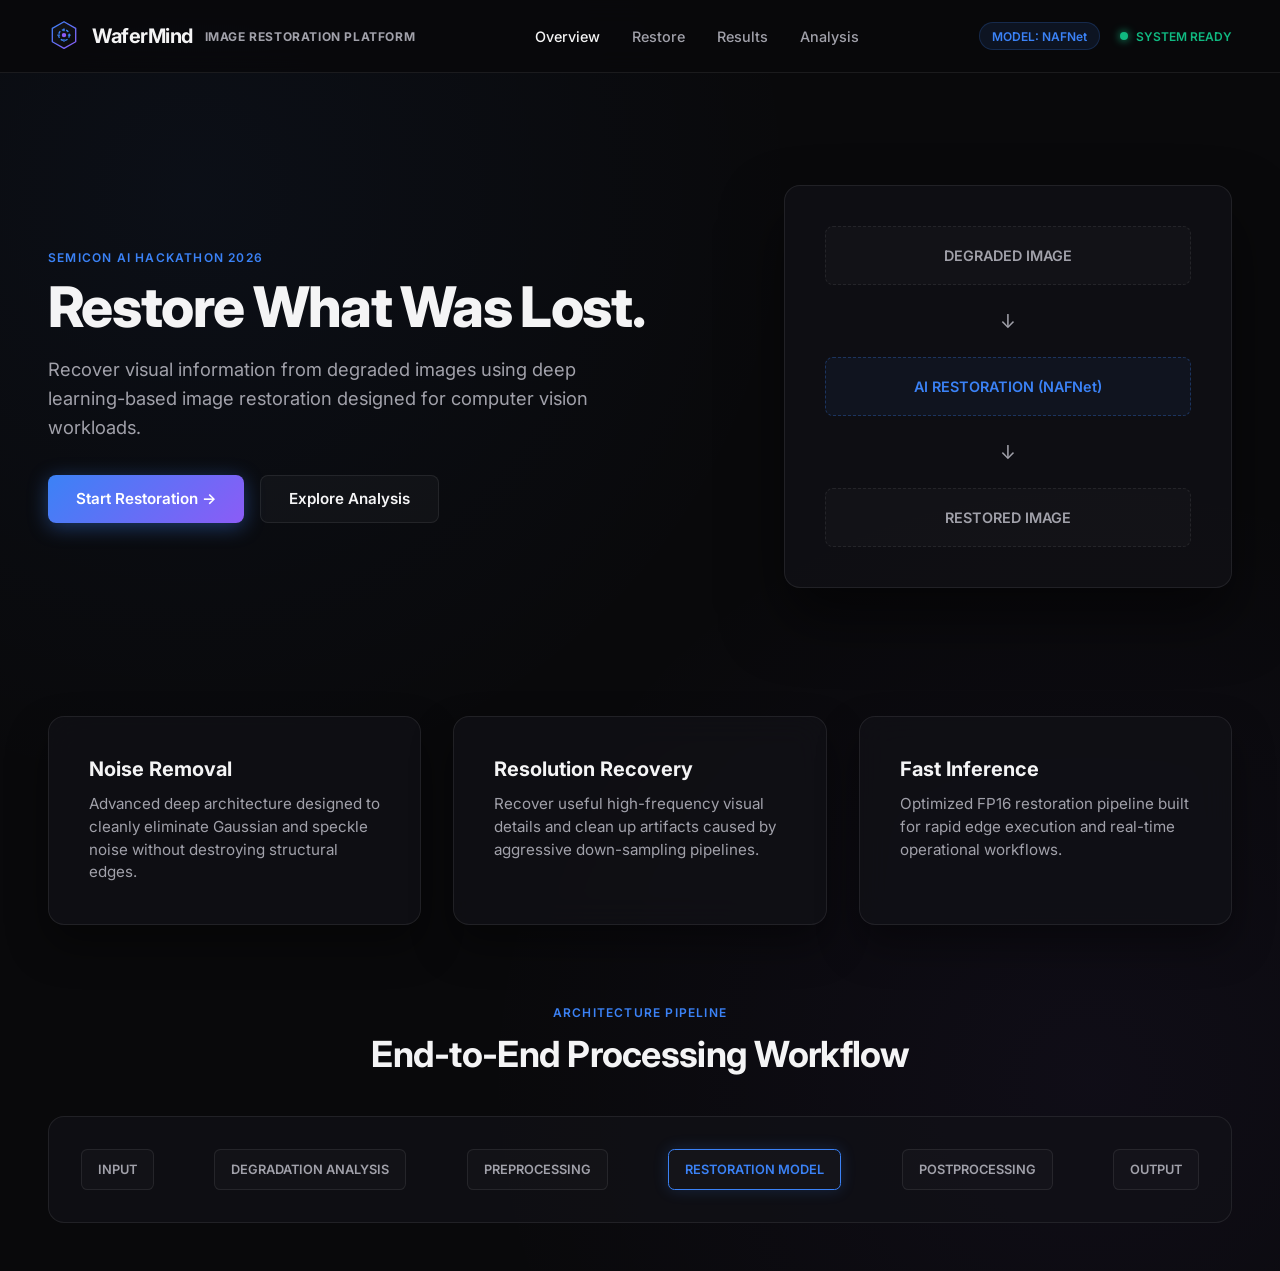
==== image-restoration/index.html @ 1e236516 "update" ====
<!DOCTYPE html>
<html lang="en">

<head>
  <meta charset="UTF-8">
  <meta name="viewport" content="width=device-width, initial-scale=1.0">
  <title>WaferMind – Image Restoration Platform</title>
  <link rel="icon" type="image/svg+xml" href="assets/favicon.svg">
  <link rel="preconnect" href="https://fonts.googleapis.com">
  <link rel="preconnect" href="https://fonts.gstatic.com" crossorigin>
  <link href="https://fonts.googleapis.com/css2?family=Inter:wght@400;500;600;700;800&display=swap" rel="stylesheet">
  <link rel="stylesheet" href="css/style.css">
  <style>
    .hero {
      display: grid;
      grid-template-columns: 1.2fr 0.8fr;
      gap: 4rem;
      align-items: center;
      padding: 4rem 0;
    }

    .hero-cta {
      display: flex;
      gap: 1rem;
      margin-top: 2rem;
    }

    .hero-graphic {
      background: var(--card-bg);
      border: 1px solid var(--card-border);
      border-radius: 1rem;
      padding: 2.5rem;
      display: flex;
      flex-direction: column;
      gap: 1.5rem;
      align-items: center;
      text-align: center;
      box-shadow: 0 30px 60px rgba(0, 0, 0, 0.5);
    }

    .graphic-box {
      width: 100%;
      padding: 1.25rem;
      background: rgba(255, 255, 255, 0.02);
      border: 1px dashed var(--card-border);
      border-radius: 0.5rem;
      font-weight: 600;
      font-size: 0.9rem;
      color: var(--text-muted);
    }

    .graphic-box.highlight {
      background: rgba(59, 130, 246, 0.05);
      border-color: rgba(59, 130, 246, 0.3);
      color: var(--accent-blue);
    }

    .arrow-icon {
      color: var(--text-muted);
      font-size: 1.2rem;
    }

    .features-grid {
      display: grid;
      grid-template-columns: repeat(3, 1fr);
      gap: 2rem;
      margin-top: 4rem;
    }

    .feature-card h3 {
      font-size: 1.25rem;
      margin-bottom: 0.75rem;
    }

    .feature-card p {
      color: var(--text-muted);
      font-size: 0.95rem;
      line-height: 1.5;
    }

    .pipeline-section {
      margin-top: 5rem;
      text-align: center;
    }

    .pipeline-flow {
      display: flex;
      justify-content: space-between;
      align-items: center;
      margin-top: 2.5rem;
      background: var(--card-bg);
      border: 1px solid var(--card-border);
      padding: 2rem;
      border-radius: 1rem;
      position: relative;
    }

    .pipeline-node {
      font-size: 0.8rem;
      font-weight: 600;
      color: var(--text-muted);
      padding: 0.75rem 1rem;
      background: rgba(255, 255, 255, 0.02);
      border: 1px solid var(--card-border);
      border-radius: 0.4rem;
      position: relative;
    }

    .pipeline-node.active {
      color: var(--accent-blue);
      border-color: var(--accent-blue);
      box-shadow: 0 0 15px rgba(59, 130, 246, 0.2);
    }
  </style>
</head>

<body>

  <header class="navbar">
    <div class="nav-left">
      <a href="index.html" class="nav-brand"
        style="display: flex; align-items: center; gap: 0.75rem; text-decoration: none;">
        <img src="assets/logo.svg" alt="WaferMind Logo" style="width: 32px; height: 32px;">
        <span>WaferMind</span>
        <span class="nav-subtitle">Image Restoration Platform</span>
      </a>
    </div>
    <ul class="nav-links">
      <li><a href="index.html" class="active">Overview</a></li>
      <li><a href="restore.html">Restore</a></li>
      <li><a href="results.html">Results</a></li>
      <li><a href="analysis.html">Analysis</a></li>
    </ul>
    <div class="nav-right">
      <div class="model-badge">MODEL: NAFNet</div>
      <div class="system-status"><span class="status-dot"></span>SYSTEM READY</div>
    </div>
  </header>

  <main class="container">
    <section class="hero">
      <div>
        <span class="label-small">SEMICON AI HACKATHON 2026</span>
        <h1>Restore What Was Lost.</h1>
        <p class="subtitle">Recover visual information from degraded images using deep learning-based image restoration
          designed for computer vision workloads.</p>
        <div class="hero-cta">
          <a href="restore.html" class="btn-primary">Start Restoration →</a>
          <a href="analysis.html" class="btn-secondary">Explore Analysis</a>
        </div>
      </div>
      <div class="hero-graphic">
        <div class="graphic-box">DEGRADED IMAGE</div>
        <div class="arrow-icon">↓</div>
        <div class="graphic-box highlight">AI RESTORATION (NAFNet)</div>
        <div class="arrow-icon">↓</div>
        <div class="graphic-box">RESTORED IMAGE</div>
      </div>
    </section>

    <section class="features-grid">
      <div class="glass-card feature-card">
        <h3>Noise Removal</h3>
        <p>Advanced deep architecture designed to cleanly eliminate Gaussian and speckle noise without destroying
          structural edges.</p>
      </div>
      <div class="glass-card feature-card">
        <h3>Resolution Recovery</h3>
        <p>Recover useful high-frequency visual details and clean up artifacts caused by aggressive down-sampling
          pipelines.</p>
      </div>
      <div class="glass-card feature-card">
        <h3>Fast Inference</h3>
        <p>Optimized FP16 restoration pipeline built for rapid edge execution and real-time operational workflows.</p>
      </div>
    </section>

    <section class="pipeline-section">
      <span class="label-small">ARCHITECTURE PIPELINE</span>
      <h2>End-to-End Processing Workflow</h2>
      <div class="pipeline-flow">
        <div class="pipeline-node">INPUT</div>
        <div class="pipeline-node">DEGRADATION ANALYSIS</div>
        <div class="pipeline-node">PREPROCESSING</div>
        <div class="pipeline-node active">RESTORATION MODEL</div>
        <div class="pipeline-node">POSTPROCESSING</div>
        <div class="pipeline-node">OUTPUT</div>
      </div>
    </section>
  </main>

  <script src="js/main.js"></script>
</body>

</html>
---- image-restoration/css/style.css ----
:root {
  --bg-color: #09090b;
  --card-bg: rgba(18, 18, 23, 0.7);
  --card-border: rgba(255, 255, 255, 0.08);
  --card-border-hover: rgba(59, 130, 246, 0.4);
  --text-main: #f4f4f5;
  --text-muted: #a1a1aa;
  --accent-blue: #3b82f6;
  --accent-violet: #8b5cf6;
  --accent-glow: rgba(59, 130, 246, 0.15);
  --success: #10b981;
  --font-sans: 'Inter', -apple-system, BlinkMacSystemFont, "Segoe UI", Roboto, sans-serif;
  --transition: all 0.25s cubic-bezier(0.4, 0, 0.2, 1);
}

* {
  box-sizing: border-box;
  margin: 0;
  padding: 0;
}

body {
  background-color: var(--bg-color);
  color: var(--text-main);
  font-family: var(--font-sans);
  min-height: 100vh;
  overflow-x: hidden;
  background-image: 
    radial-gradient(circle at 15% 15%, rgba(59, 130, 246, 0.05) 0%, transparent 40%),
    radial-gradient(circle at 85% 85%, rgba(139, 92, 246, 0.05) 0%, transparent 40%);
}

/* Global Navigation */
.navbar {
  display: flex;
  justify-content: space-between;
  align-items: center;
  padding: 1.25rem 3rem;
  border-bottom: 1px solid var(--card-border);
  background: rgba(9, 9, 11, 0.85);
  backdrop-filter: blur(12px);
  position: sticky;
  top: 0;
  z-index: 1000;
  gap: 1rem;
}

.nav-left {
  display: flex;
  flex-direction: column;
}

.nav-brand {
  font-size: 1.25rem;
  font-weight: 700;
  letter-spacing: -0.025em;
  color: var(--text-main);
  text-decoration: none;
  display: flex;
  align-items: center;
  gap: 0.75rem;
}

.nav-subtitle {
  font-size: 0.75rem;
  color: var(--text-muted);
  letter-spacing: 0.05em;
  text-transform: uppercase;
}

.nav-links {
  display: flex;
  gap: 2rem;
  list-style: none;
  align-items: center;
}

.nav-links a {
  color: var(--text-muted);
  text-decoration: none;
  font-size: 0.9rem;
  font-weight: 500;
  transition: var(--transition);
}

.nav-links a:hover, .nav-links a.active {
  color: var(--text-main);
}

.nav-right {
  display: flex;
  align-items: center;
  gap: 1.25rem;
}

.model-badge {
  font-size: 0.75rem;
  font-weight: 600;
  color: var(--accent-blue);
  background: rgba(59, 130, 246, 0.1);
  padding: 0.35rem 0.75rem;
  border-radius: 9999px;
  border: 1px solid rgba(59, 130, 246, 0.2);
  white-space: nowrap;
}

.system-status {
  display: flex;
  align-items: center;
  gap: 0.5rem;
  font-size: 0.75rem;
  font-weight: 600;
  color: var(--success);
  white-space: nowrap;
}

.status-dot {
  width: 8px;
  height: 8px;
  background-color: var(--success);
  border-radius: 50%;
  box-shadow: 0 0 8px var(--success);
}

/* Layout container */
.container {
  max-width: 1400px;
  margin: 0 auto;
  padding: 3rem;
}

/* Glass Cards */
.glass-card {
  background: var(--card-bg);
  border: 1px solid var(--card-border);
  border-radius: 1rem;
  padding: 2.5rem;
  backdrop-filter: blur(16px);
  box-shadow: 0 20px 40px rgba(0, 0, 0, 0.4);
  transition: var(--transition);
}

.glass-card:hover {
  border-color: var(--card-border-hover);
}

/* Buttons */
.btn-primary, .btn-secondary {
  display: inline-flex;
  align-items: center;
  justify-content: center;
  gap: 0.5rem;
  padding: 0.85rem 1.75rem;
  border-radius: 0.5rem;
  font-size: 0.95rem;
  font-weight: 600;
  cursor: pointer;
  transition: var(--transition);
  text-decoration: none;
  text-align: center;
}

.btn-primary {
  background: linear-gradient(135deg, var(--accent-blue), var(--accent-violet));
  color: white;
  border: none;
  box-shadow: 0 4px 20px rgba(59, 130, 246, 0.4);
}

.btn-primary:hover {
  opacity: 0.9;
  transform: translateY(-1px);
  box-shadow: 0 6px 25px rgba(59, 130, 246, 0.6);
}

.btn-secondary {
  background: rgba(255, 255, 255, 0.03);
  color: var(--text-main);
  border: 1px solid var(--card-border);
}

.btn-secondary:hover {
  background: rgba(255, 255, 255, 0.06);
  border-color: var(--text-muted);
}

/* Typography utilities */
.label-small {
  font-size: 0.75rem;
  font-weight: 600;
  letter-spacing: 0.1em;
  text-transform: uppercase;
  color: var(--accent-blue);
  margin-bottom: 0.75rem;
  display: block;
}

h1 {
  font-size: 3.5rem;
  font-weight: 800;
  letter-spacing: -0.03em;
  line-height: 1.1;
  margin-bottom: 1rem;
}

h2 {
  font-size: 2.25rem;
  font-weight: 700;
  letter-spacing: -0.02em;
  margin-bottom: 0.75rem;
}

p.subtitle {
  color: var(--text-muted);
  font-size: 1.15rem;
  line-height: 1.6;
  max-width: 600px;
}

/* ==========================================================
   PAGE-SPECIFIC UTILITY OVERRIDES FOR RESPONSIVE ADAPTATION
   ========================================================== */

/* index.html specific layout */
.hero {
  display: grid;
  grid-template-columns: 1.2fr 0.8fr;
  gap: 4rem;
  align-items: center;
  padding: 2rem 0;
}

.features-grid {
  display: grid;
  grid-template-columns: repeat(3, 1fr);
  gap: 2rem;
  margin-top: 4rem;
}

.pipeline-flow {
  display: flex;
  justify-content: space-between;
  align-items: center;
  margin-top: 2.5rem;
  background: var(--card-bg);
  border: 1px solid var(--card-border);
  padding: 2rem;
  border-radius: 1rem;
  gap: 1rem;
  overflow-x: auto;
}

/* restore.html specific layout */
.restore-layout {
  display: grid;
  grid-template-columns: 2fr 1fr;
  gap: 2rem;
  margin-top: 2rem;
}

/* results.html specific layout */
.metrics-grid {
  display: grid;
  grid-template-columns: repeat(4, 1fr);
  gap: 1.5rem;
  margin-top: 2rem;
}

.details-grid {
  display: grid;
  grid-template-columns: 2fr 1fr;
  gap: 2rem;
  margin-top: 2rem;
}

.improvements-list {
  display: grid;
  grid-template-columns: repeat(3, 1fr);
  gap: 1.5rem;
  margin-top: 1.5rem;
}

/* analysis.html specific layout */
.analysis-grid {
  display: grid;
  grid-template-columns: repeat(3, 1fr);
  gap: 1.5rem;
  margin-top: 2rem;
}

.pipeline-interactive {
  display: flex;
  justify-content: space-between;
  gap: 1rem;
  margin-top: 1.5rem;
  overflow-x: auto;
}


/* ==========================================
   MEDIA QUERIES FOR ALL SCREEN BREAKPOINTS
   ========================================== */

/* Tablets & Small Laptops (max-width: 1024px) */
@media (max-width: 1024px) {
  .navbar {
    padding: 1rem 1.5rem;
  }
  
  .container {
    padding: 2.5rem 2rem;
  }

  h1 {
    font-size: 2.8rem;
  }

  h2 {
    font-size: 2rem;
  }

  .hero {
    grid-template-columns: 1fr;
    gap: 3rem;
  }

  .features-grid {
    grid-template-columns: repeat(2, 1fr);
  }

  .restore-layout {
    grid-template-columns: 1fr;
  }

  .metrics-grid {
    grid-template-columns: repeat(2, 1fr);
  }

  .details-grid {
    grid-template-columns: 1fr;
  }

  .analysis-grid {
    grid-template-columns: repeat(2, 1fr);
  }
}

/* Mobile Devices & Small Tablets (max-width: 768px) */
@media (max-width: 768px) {
  .navbar {
    flex-direction: column;
    align-items: stretch;
    padding: 1rem;
    gap: 0.75rem;
  }

  .nav-right {
    justify-content: space-between;
    width: 100%;
    border-top: 1px solid var(--card-border);
    padding-top: 0.5rem;
  }

  .nav-links {
    justify-content: space-between;
    width: 100%;
    gap: 0.5rem;
    overflow-x: auto;
    padding-bottom: 0.25rem;
  }

  .container {
    padding: 1.5rem 1rem;
  }

  h1 {
    font-size: 2.2rem;
  }

  h2 {
    font-size: 1.6rem;
  }

  p.subtitle {
    font-size: 1rem;
  }

  .glass-card {
    padding: 1.5rem;
  }

  .features-grid {
    grid-template-columns: 1fr;
  }

  .metrics-grid {
    grid-template-columns: 1fr;
  }

  .improvements-list {
    grid-template-columns: 1fr;
  }

  .analysis-grid {
    grid-template-columns: 1fr;
  }

  .pipeline-flow, .pipeline-interactive {
    justify-content: flex-start;
    padding: 1rem;
  }

  .comparison-wrapper {
    height: 350px !important;
  }
}

/* Extra Small Mobile Devices (max-width: 480px) */
@media (max-width: 480px) {
  h1 {
    font-size: 1.85rem;
  }

  h2 {
    font-size: 1.35rem;
  }

  .btn-primary, .btn-secondary {
    width: 100%;
    padding: 0.75rem 1rem;
  }

  .hero-cta {
    flex-direction: column;
    gap: 0.75rem;
  }
}
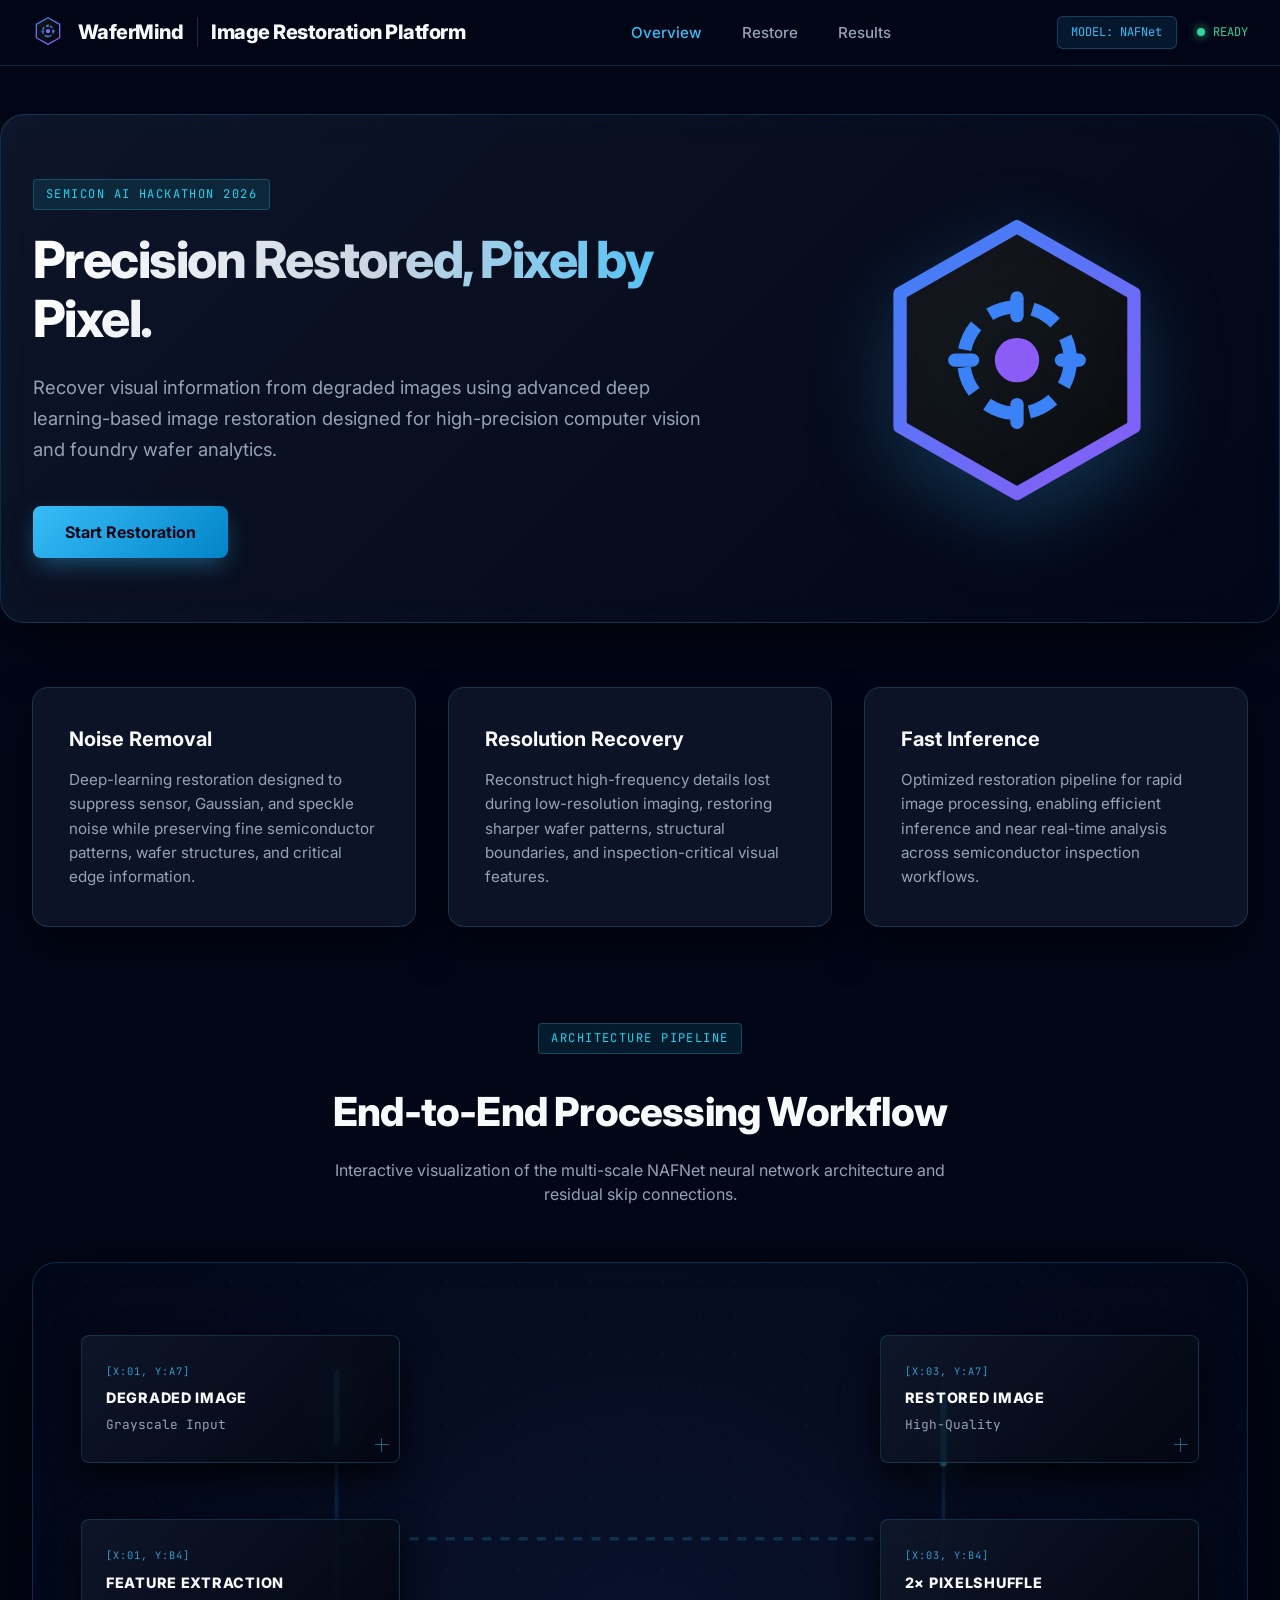
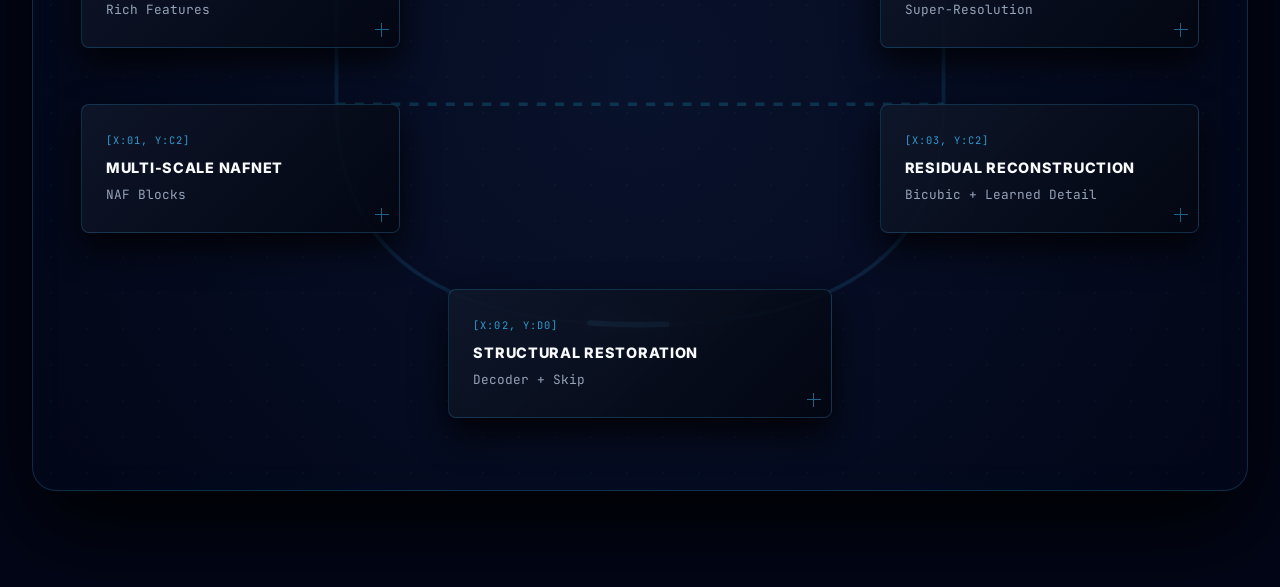
==== commit 02df8c86: "Final Submission" ====
--- a/image-restoration/index.html
+++ b/image-restoration/index.html
@@ -8,183 +8,624 @@
   <link rel="icon" type="image/svg+xml" href="assets/favicon.svg">
   <link rel="preconnect" href="https://fonts.googleapis.com">
   <link rel="preconnect" href="https://fonts.gstatic.com" crossorigin>
-  <link href="https://fonts.googleapis.com/css2?family=Inter:wght@400;500;600;700;800&display=swap" rel="stylesheet">
-  <link rel="stylesheet" href="css/style.css">
+  <link href="https://fonts.googleapis.com/css2?family=Inter:wght@400;500;600;700;800&family=JetBrains+Mono:wght@400;600&display=swap" rel="stylesheet">
   <style>
+    :root {
+      --bg-deep: #020617;
+      --bg-surface: #0f172a;
+      --electric-blue: #38bdf8;
+      --electric-cyan: #22d3ee;
+      --navy-card: rgba(15, 23, 42, 0.85);
+      --border-electric: rgba(56, 189, 248, 0.2);
+      --text-main: #f8fafc;
+      --text-muted: #94a3b8;
+    }
+
+    * {
+      box-sizing: border-box;
+      margin: 0;
+      padding: 0;
+    }
+
+    body {
+      background-color: var(--bg-deep);
+      color: var(--text-main);
+      font-family: 'Inter', sans-serif;
+      overflow-x: hidden;
+      line-height: 1.5;
+    }
+
+    /* Navbar UI Experience */
+    .navbar {
+      background: rgba(2, 6, 23, 0.9);
+      backdrop-filter: blur(16px);
+      border-bottom: 1px solid var(--border-electric);
+      position: sticky;
+      top: 0;
+      z-index: 100;
+      width: 100%;
+    }
+
+    .nav-container {
+      max-width: 1280px;
+      margin: 0 auto;
+      display: flex;
+      justify-content: space-between;
+      align-items: center;
+      padding: 1rem 2rem;
+    }
+
+    .nav-brand {
+      display: flex;
+      align-items: center;
+      gap: 0.85rem;
+      text-decoration: none;
+    }
+
+    .nav-brand span {
+      font-weight: 800;
+      font-size: 1.25rem;
+      color: var(--text-main);
+      letter-spacing: -0.025em;
+    }
+
+    .nav-subtitle {
+      font-size: 0.8rem;
+      color: var(--text-muted);
+      border-left: 1px solid rgba(255, 255, 255, 0.15);
+      padding-left: 0.85rem;
+    }
+
+    .nav-links {
+      display: flex;
+      gap: 2.5rem;
+      list-style: none;
+    }
+
+    .nav-links a {
+      color: var(--text-muted);
+      text-decoration: none;
+      font-weight: 500;
+      font-size: 0.95rem;
+      transition: color 0.25s ease;
+    }
+
+    .nav-links a.active,
+    .nav-links a:hover {
+      color: var(--electric-blue);
+    }
+
+    .nav-right {
+      display: flex;
+      align-items: center;
+      gap: 1.25rem;
+    }
+
+    .model-badge {
+      background: rgba(56, 189, 248, 0.1);
+      color: var(--electric-blue);
+      padding: 0.4rem 0.85rem;
+      border-radius: 6px;
+      font-family: 'JetBrains Mono', monospace;
+      font-size: 0.75rem;
+      border: 1px solid rgba(56, 189, 248, 0.25);
+    }
+
+    .system-status {
+      display: flex;
+      align-items: center;
+      gap: 0.5rem;
+      font-size: 0.75rem;
+      color: #34d399;
+      font-family: 'JetBrains Mono', monospace;
+    }
+
+    .status-dot {
+      width: 8px;
+      height: 8px;
+      background: #34d399;
+      border-radius: 50%;
+      box-shadow: 0 0 10px #34d399;
+    }
+
+    /* Hero Section Architecture */
     .hero {
+      position: relative;
       display: grid;
       grid-template-columns: 1.2fr 0.8fr;
       gap: 4rem;
       align-items: center;
-      padding: 4rem 0;
+      max-width: 1280px;
+      margin: 3rem auto;
+      padding: 4rem 2rem;
+      background: linear-gradient(135deg, rgba(15, 23, 42, 0.9) 0%, rgba(2, 6, 23, 0.95) 100%),
+                  url('https://images.unsplash.com/photo-1518770660439-4636190af475?q=80&w=2000&auto=format&fit=crop') center/cover;
+      background-blend-mode: overlay;
+      border: 1px solid var(--border-electric);
+      border-radius: 1.5rem;
+      box-shadow: 0 25px 60px -15px rgba(0, 0, 0, 0.8),
+                  inset 0 0 40px rgba(56, 189, 248, 0.03);
+    }
+
+    .label-small {
+      font-family: 'JetBrains Mono', monospace;
+      font-size: 0.75rem;
+      color: var(--electric-cyan);
+      letter-spacing: 0.12em;
+      background: rgba(34, 211, 238, 0.1);
+      padding: 0.35rem 0.75rem;
+      border-radius: 4px;
+      border: 1px solid rgba(34, 211, 238, 0.25);
+      display: inline-block;
+      margin-bottom: 1.25rem;
+    }
+
+    .hero h1 {
+      font-size: 3.2rem;
+      font-weight: 800;
+      letter-spacing: -0.03em;
+      line-height: 1.15;
+      background: linear-gradient(to right, #fff, #cbd5e1, var(--electric-blue));
+      -webkit-background-clip: text;
+      -webkit-text-fill-color: transparent;
+      margin-bottom: 1.5rem;
+    }
+
+    .subtitle {
+      color: var(--text-muted);
+      font-size: 1.15rem;
+      line-height: 1.7;
+      margin-bottom: 2.5rem;
     }
 
     .hero-cta {
       display: flex;
-      gap: 1rem;
-      margin-top: 2rem;
-    }
-
-    .hero-graphic {
-      background: var(--card-bg);
-      border: 1px solid var(--card-border);
-      border-radius: 1rem;
-      padding: 2.5rem;
+      gap: 1.25rem;
+    }
+
+    .btn-primary {
+      background: linear-gradient(135deg, var(--electric-blue) 0%, #0284c7 100%);
+      color: #020617;
+      font-weight: 700;
+      padding: 0.9rem 2rem;
+      border-radius: 0.5rem;
+      box-shadow: 0 10px 25px -5px rgba(56, 189, 248, 0.4);
+      transition: all 0.3s cubic-bezier(0.25, 1, 0.5, 1);
+      text-decoration: none;
+      display: inline-flex;
+      align-items: center;
+      justify-content: center;
+    }
+
+    .btn-primary:hover {
+      transform: translateY(-2px);
+      box-shadow: 0 15px 30px -5px rgba(56, 189, 248, 0.6);
+    }
+
+    .btn-secondary {
+      background: rgba(15, 23, 42, 0.8);
+      border: 1px solid var(--border-electric);
+      color: var(--text-main);
+      font-weight: 600;
+      padding: 0.9rem 2rem;
+      border-radius: 0.5rem;
+      backdrop-filter: blur(8px);
+      transition: all 0.3s cubic-bezier(0.25, 1, 0.5, 1);
+      text-decoration: none;
+      display: inline-flex;
+      align-items: center;
+      justify-content: center;
+    }
+
+    .btn-secondary:hover {
+      background: rgba(30, 41, 59, 0.9);
+      border-color: var(--electric-blue);
+      transform: translateY(-2px);
+    }
+
+    /* 3D Floating Graphic Animation */
+    .hero-graphic-container {
+      perspective: 1000px;
       display: flex;
-      flex-direction: column;
-      gap: 1.5rem;
-      align-items: center;
-      text-align: center;
-      box-shadow: 0 30px 60px rgba(0, 0, 0, 0.5);
-    }
-
-    .graphic-box {
+      justify-content: center;
+      align-items: center;
+    }
+
+    .hero-graphic-img {
       width: 100%;
-      padding: 1.25rem;
-      background: rgba(255, 255, 255, 0.02);
-      border: 1px dashed var(--card-border);
-      border-radius: 0.5rem;
-      font-weight: 600;
-      font-size: 0.9rem;
-      color: var(--text-muted);
-    }
-
-    .graphic-box.highlight {
-      background: rgba(59, 130, 246, 0.05);
-      border-color: rgba(59, 130, 246, 0.3);
-      color: var(--accent-blue);
-    }
-
-    .arrow-icon {
-      color: var(--text-muted);
-      font-size: 1.2rem;
-    }
-
+      max-width: 320px;
+      height: auto;
+      filter: drop-shadow(0 25px 40px rgba(56, 189, 248, 0.25));
+      animation: floatWafer 6s ease-in-out infinite;
+      transform-style: preserve-3d;
+    }
+
+    @keyframes floatWafer {
+      0%, 100% { transform: translateY(0) rotateX(6deg) rotateY(-10deg); }
+      50% { transform: translateY(-12px) rotateX(-6deg) rotateY(10deg); }
+    }
+
+    /* Features Grid Alignment */
     .features-grid {
       display: grid;
       grid-template-columns: repeat(3, 1fr);
       gap: 2rem;
-      margin-top: 4rem;
+      max-width: 1280px;
+      margin: 4rem auto;
+      padding: 0 2rem;
+    }
+
+    .glass-card {
+      background: var(--navy-card);
+      border: 1px solid var(--border-electric);
+      border-radius: 1rem;
+      padding: 2.25rem;
+      backdrop-filter: blur(16px);
+      box-shadow: 0 20px 40px rgba(0, 0, 0, 0.5);
+      transition: transform 0.3s ease, border-color 0.3s ease, box-shadow 0.3s ease;
+    }
+
+    .glass-card:hover {
+      transform: translateY(-5px);
+      border-color: var(--electric-blue);
+      box-shadow: 0 25px 50px -10px rgba(56, 189, 248, 0.15);
     }
 
     .feature-card h3 {
       font-size: 1.25rem;
-      margin-bottom: 0.75rem;
+      margin-bottom: 0.85rem;
+      color: var(--text-main);
+      font-weight: 700;
     }
 
     .feature-card p {
       color: var(--text-muted);
       font-size: 0.95rem;
-      line-height: 1.5;
-    }
-
+      line-height: 1.6;
+    }
+
+    /* Pipeline Architecture Section */
     .pipeline-section {
-      margin-top: 5rem;
+      max-width: 1280px;
+      margin: 6rem auto;
+      padding: 0 2rem;
       text-align: center;
     }
 
-    .pipeline-flow {
-      display: flex;
-      justify-content: space-between;
-      align-items: center;
-      margin-top: 2.5rem;
-      background: var(--card-bg);
-      border: 1px solid var(--card-border);
-      padding: 2rem;
-      border-radius: 1rem;
+    .pipeline-section h2 {
+      font-size: 2.5rem;
+      font-weight: 800;
+      margin-top: 0.5rem;
+      margin-bottom: 1rem;
+      letter-spacing: -0.02em;
+    }
+
+    .interactive-pipeline-container.wafer-foundry-theme {
       position: relative;
-    }
-
-    .pipeline-node {
+      width: 100%;
+      margin: 3.5rem auto;
+      padding: 4.5rem 3rem;
+      background: radial-gradient(circle at 50% 50%, #09122c 0%, #020617 100%);
+      border: 1px solid var(--border-electric);
+      border-radius: 1.5rem;
+      box-shadow: 0 35px 90px rgba(0, 0, 0, 0.9),
+                  inset 0 0 60px rgba(56, 189, 248, 0.02);
+      overflow: hidden;
+    }
+
+    .semiconductor-wafer-bg {
+      position: absolute;
+      inset: 0;
+      background-image: radial-gradient(circle, rgba(56,189,248,0.06) 1px, transparent 1px);
+      background-size: 36px 36px;
+      opacity: 0.7;
+      pointer-events: none;
+      z-index: 1;
+    }
+
+    .pipeline-svg-canvas {
+      position: absolute;
+      inset: 0;
+      width: 100%;
+      height: 100%;
+      pointer-events: none;
+      z-index: 2;
+    }
+
+    .litho-track {
+      fill: none;
+      stroke: rgba(56, 189, 248, 0.12);
+      stroke-width: 2.5px;
+    }
+
+    .litho-track.skip {
+      stroke: rgba(34, 211, 238, 0.18);
+      stroke-dasharray: 6, 6;
+    }
+
+    .laser-pulse {
+      fill: none;
+      stroke-width: 4px;
+      stroke-linecap: round;
+      filter: drop-shadow(0 0 10px var(--electric-blue));
+    }
+
+    .laser-pulse.main-pipeline {
+      stroke-dasharray: 50, 450;
+      animation: lithoFlowMain 3.5s linear infinite;
+    }
+
+    .laser-pulse.cross-die {
+      stroke-dasharray: 20, 180;
+      animation: lithoFlowSkip 2.5s cubic-bezier(0.25, 0.46, 0.45, 0.94) infinite;
+    }
+
+    @keyframes lithoFlowMain {
+      0% { stroke-dashoffset: 1200; opacity: 0; }
+      10% { opacity: 1; }
+      90% { opacity: 1; }
+      100% { stroke-dashoffset: 0; opacity: 0; }
+    }
+
+    @keyframes lithoFlowSkip {
+      0% { stroke-dashoffset: 400; opacity: 0; }
+      20% { opacity: 1; }
+      80% { opacity: 1; }
+      100% { stroke-dashoffset: 0; opacity: 0; }
+    }
+
+    .pipeline-interactive-grid {
+      position: relative;
+      display: grid;
+      grid-template-columns: 1fr 1.2fr 1fr;
+      grid-template-rows: repeat(4, auto);
+      gap: 3.5rem 3rem;
+      z-index: 3;
+    }
+
+    .pipeline-card.foundry-node {
+      position: relative;
+      background: linear-gradient(135deg, rgba(15, 23, 42, 0.9) 0%, rgba(3, 7, 18, 0.95) 100%);
+      border: 1px solid var(--border-electric);
+      border-radius: 8px;
+      padding: 1.75rem 1.5rem;
+      text-align: left;
+      box-shadow: 0 15px 35px rgba(0, 0, 0, 0.8);
+      transition: all 0.4s cubic-bezier(0.25, 1, 0.2, 1);
+    }
+
+    .pipeline-card.foundry-node:hover {
+      border-color: var(--electric-blue);
+      transform: translateY(-4px) scale(1.02);
+      box-shadow: 0 20px 40px rgba(56, 189, 248, 0.2);
+    }
+
+    .foundry-node h4 {
+      margin: 0 0 0.4rem 0;
+      font-size: 0.9rem;
+      font-weight: 800;
+      letter-spacing: 0.05em;
+      color: var(--text-main);
+    }
+
+    .foundry-node p {
+      margin: 0;
       font-size: 0.8rem;
-      font-weight: 600;
       color: var(--text-muted);
-      padding: 0.75rem 1rem;
-      background: rgba(255, 255, 255, 0.02);
-      border: 1px solid var(--card-border);
-      border-radius: 0.4rem;
-      position: relative;
-    }
-
-    .pipeline-node.active {
-      color: var(--accent-blue);
-      border-color: var(--accent-blue);
-      box-shadow: 0 0 15px rgba(59, 130, 246, 0.2);
+      font-family: 'JetBrains Mono', monospace;
+    }
+
+    .die-coordinates {
+      display: block;
+      font-family: 'JetBrains Mono', monospace;
+      font-size: 0.65rem;
+      color: var(--electric-blue);
+      margin-bottom: 0.5rem;
+      letter-spacing: 0.1em;
+      opacity: 0.8;
+    }
+
+    .wafer-crosshair {
+      position: absolute;
+      bottom: 10px;
+      right: 10px;
+      width: 14px;
+      height: 14px;
+      opacity: 0.5;
+    }
+    .wafer-crosshair::before, .wafer-crosshair::after {
+      content: '';
+      position: absolute;
+      background: var(--electric-blue);
+    }
+    .wafer-crosshair::before { top: 6px; left: 0; width: 14px; height: 1px; }
+    .wafer-crosshair::after { top: 0; left: 6px; width: 1px; height: 14px; }
+
+    /* Responsive Viewports */
+    @media (max-width: 1024px) {
+      .hero {
+        grid-template-columns: 1fr;
+        text-align: center;
+        padding: 3rem 2rem;
+      }
+      .hero-cta {
+        justify-content: center;
+      }
+      .features-grid {
+        grid-template-columns: 1fr;
+      }
+      .pipeline-interactive-grid {
+        grid-template-columns: 1fr;
+      }
+      .nav-links {
+        display: none;
+      }
     }
   </style>
 </head>
 
 <body>
 
+  <!-- Navigation Bar -->
   <header class="navbar">
-    <div class="nav-left">
-      <a href="index.html" class="nav-brand"
-        style="display: flex; align-items: center; gap: 0.75rem; text-decoration: none;">
-        <img src="assets/logo.svg" alt="WaferMind Logo" style="width: 32px; height: 32px;">
-        <span>WaferMind</span>
-        <span class="nav-subtitle">Image Restoration Platform</span>
-      </a>
-    </div>
-    <ul class="nav-links">
-      <li><a href="index.html" class="active">Overview</a></li>
-      <li><a href="restore.html">Restore</a></li>
-      <li><a href="results.html">Results</a></li>
-      <li><a href="analysis.html">Analysis</a></li>
-    </ul>
-    <div class="nav-right">
-      <div class="model-badge">MODEL: NAFNet</div>
-      <div class="system-status"><span class="status-dot"></span>SYSTEM READY</div>
+    <div class="nav-container">
+      <div class="nav-left">
+        <a href="index.html" class="nav-brand">
+          <img src="assets/logo.svg" alt="WaferMind Logo" style="width: 32px; height: 32px;">
+          <span>WaferMind</span>
+          <span class="nav-subtitle">Image Restoration Platform</span>
+        </a>
+      </div>
+      <ul class="nav-links">
+        <li><a href="index.html" class="active">Overview</a></li>
+        <li><a href="restore.html">Restore</a></li>
+        <li><a href="results.html">Results</a></li>
+      </ul>
+      <div class="nav-right">
+        <div class="model-badge">MODEL: NAFNet</div>
+        <div class="system-status"><span class="status-dot"></span>READY</div>
+      </div>
     </div>
   </header>
 
-  <main class="container">
+  <main>
+    <!-- Hero Section -->
     <section class="hero">
       <div>
         <span class="label-small">SEMICON AI HACKATHON 2026</span>
-        <h1>Restore What Was Lost.</h1>
-        <p class="subtitle">Recover visual information from degraded images using deep learning-based image restoration
-          designed for computer vision workloads.</p>
+        <h1>Precision Restored, Pixel by Pixel.</h1>
+        <p class="subtitle">Recover visual information from degraded images using advanced deep learning-based image restoration designed for high-precision computer vision and foundry wafer analytics.</p>
         <div class="hero-cta">
-          <a href="restore.html" class="btn-primary">Start Restoration →</a>
-          <a href="analysis.html" class="btn-secondary">Explore Analysis</a>
+          <a href="restore.html" class="btn-primary">Start Restoration</a>
         </div>
       </div>
-      <div class="hero-graphic">
-        <div class="graphic-box">DEGRADED IMAGE</div>
-        <div class="arrow-icon">↓</div>
-        <div class="graphic-box highlight">AI RESTORATION (NAFNet)</div>
-        <div class="arrow-icon">↓</div>
-        <div class="graphic-box">RESTORED IMAGE</div>
+
+      <!-- 3D Floating Wafer Hero Graphic -->
+      <div class="hero-graphic-container">
+        <img src="assets/logo.svg" alt="WaferMind Hero Brand Graphic" class="hero-graphic-img" />
       </div>
     </section>
 
+    <!-- Features Segment Grid -->
     <section class="features-grid">
       <div class="glass-card feature-card">
         <h3>Noise Removal</h3>
-        <p>Advanced deep architecture designed to cleanly eliminate Gaussian and speckle noise without destroying
-          structural edges.</p>
+        <p>Deep-learning restoration designed to suppress sensor, Gaussian, and speckle noise while preserving fine semiconductor patterns, wafer structures, and critical edge information.</p>
       </div>
       <div class="glass-card feature-card">
         <h3>Resolution Recovery</h3>
-        <p>Recover useful high-frequency visual details and clean up artifacts caused by aggressive down-sampling
-          pipelines.</p>
+        <p>Reconstruct high-frequency details lost during low-resolution imaging, restoring sharper wafer patterns, structural boundaries, and inspection-critical visual features.</p>
       </div>
       <div class="glass-card feature-card">
         <h3>Fast Inference</h3>
-        <p>Optimized FP16 restoration pipeline built for rapid edge execution and real-time operational workflows.</p>
+        <p>Optimized restoration pipeline for rapid image processing, enabling efficient inference and near real-time analysis across semiconductor inspection workflows.</p>
       </div>
     </section>
 
+    <!-- End-to-End Processing Pipeline Section -->
     <section class="pipeline-section">
       <span class="label-small">ARCHITECTURE PIPELINE</span>
       <h2>End-to-End Processing Workflow</h2>
-      <div class="pipeline-flow">
-        <div class="pipeline-node">INPUT</div>
-        <div class="pipeline-node">DEGRADATION ANALYSIS</div>
-        <div class="pipeline-node">PREPROCESSING</div>
-        <div class="pipeline-node active">RESTORATION MODEL</div>
-        <div class="pipeline-node">POSTPROCESSING</div>
-        <div class="pipeline-node">OUTPUT</div>
+      <p style="color: var(--text-muted); font-size: 1rem; max-width: 650px; margin: 0.5rem auto 2.5rem auto;">Interactive visualization of the multi-scale NAFNet neural network architecture and residual skip connections.</p>
+
+      <!-- Semiconductor Foundry Theme Pipeline Container -->
+      <div class="interactive-pipeline-container wafer-foundry-theme">
+        
+        <!-- Background Silicon Substrate Texture -->
+        <div class="semiconductor-wafer-bg"></div>
+        
+        <!-- SVG Optical Trace Canvas -->
+        <svg class="pipeline-svg-canvas" viewBox="0 0 800 600" preserveAspectRatio="none">
+          <defs>
+            <linearGradient id="litho-laser" x1="0%" y1="0%" x2="100%" y2="100%">
+              <stop offset="0%" stop-color="#38bdf8" />
+              <stop offset="50%" stop-color="#22d3ee" />
+              <stop offset="100%" stop-color="#818cf8" />
+            </linearGradient>
+            <linearGradient id="skip-laser" x1="0%" y1="0%" x2="100%" y2="0%">
+              <stop offset="0%" stop-color="#38bdf8" stop-opacity="0.9" />
+              <stop offset="100%" stop-color="#818cf8" stop-opacity="0.9" />
+            </linearGradient>
+            <filter id="litho-glow" x="-30%" y="-30%" width="160%" height="160%">
+              <feGaussianBlur stdDeviation="6" result="blur" />
+              <feMerge>
+                <feMergeNode in="blur" />
+                <feMergeNode in="SourceGraphic" />
+              </feMerge>
+            </filter>
+          </defs>
+          
+          <!-- Static Substrate Tracks -->
+          <path class="litho-track" d="M 200,80 L 200,200 L 200,320 Q 200,480 400,480 Q 600,480 600,320 L 600,200 L 600,80" />
+          <path class="litho-track skip" d="M 200,200 L 600,200" />
+          <path class="litho-track skip" d="M 200,320 L 600,320" />
+
+          <!-- Dynamic Laser Pulse Animations -->
+          <path class="laser-pulse main-pipeline" stroke="url(#litho-laser)" filter="url(#litho-glow)" d="M 200,80 L 200,200 L 200,320 Q 200,480 400,480 Q 600,480 600,320 L 600,200 L 600,80" />
+          <path class="laser-pulse cross-die" stroke="url(#skip-laser)" filter="url(#litho-glow)" d="M 200,200 L 600,200" />
+          <path class="laser-pulse cross-die" style="animation-delay: 1.25s;" stroke="url(#skip-laser)" filter="url(#litho-glow)" d="M 200,320 L 600,320" />
+        </svg>
+
+        <!-- Pipeline Grid Layout Matching Reference Flowchart -->
+        <div class="pipeline-interactive-grid">
+          
+          <!-- STEP 01: DEGRADED IMAGE -->
+          <div class="pipeline-card foundry-node" style="grid-row: 1; grid-column: 1;">
+            <div class="wafer-crosshair"></div>
+            <span class="die-coordinates">[X:01, Y:A7]</span>
+            <h4>DEGRADED IMAGE</h4>
+            <p>Grayscale Input</p>
+          </div>
+          
+          <!-- STEP 02: FEATURE EXTRACTION -->
+          <div class="pipeline-card foundry-node" style="grid-row: 2; grid-column: 1;">
+            <div class="wafer-crosshair"></div>
+            <span class="die-coordinates">[X:01, Y:B4]</span>
+            <h4>FEATURE EXTRACTION</h4>
+            <p>Rich Features</p>
+          </div>
+          
+          <!-- STEP 03: MULTI-SCALE NAFNET -->
+          <div class="pipeline-card foundry-node" style="grid-row: 3; grid-column: 1;">
+            <div class="wafer-crosshair"></div>
+            <span class="die-coordinates">[X:01, Y:C2]</span>
+            <h4>MULTI-SCALE NAFNET</h4>
+            <p>NAF Blocks</p>
+          </div>
+
+          <!-- STEP 04: STRUCTURAL RESTORATION -->
+          <div class="pipeline-card foundry-node" style="grid-row: 4; grid-column: 2;">
+            <div class="wafer-crosshair"></div>
+            <span class="die-coordinates">[X:02, Y:D0]</span>
+            <h4>STRUCTURAL RESTORATION</h4>
+            <p>Decoder + Skip</p>
+          </div>
+
+          <!-- STEP 05: RESIDUAL RECONSTRUCTION -->
+          <div class="pipeline-card foundry-node" style="grid-row: 3; grid-column: 3;">
+            <div class="wafer-crosshair"></div>
+            <span class="die-coordinates">[X:03, Y:C2]</span>
+            <h4>RESIDUAL RECONSTRUCTION</h4>
+            <p>Bicubic + Learned Detail</p>
+          </div>
+          
+          <!-- STEP 06: SUPER-RESOLUTION -->
+          <div class="pipeline-card foundry-node" style="grid-row: 2; grid-column: 3;">
+            <div class="wafer-crosshair"></div>
+            <span class="die-coordinates">[X:03, Y:B4]</span>
+            <h4>2× PIXELSHUFFLE</h4>
+            <p>Super-Resolution</p>
+          </div>
+          
+          <!-- STEP 07: RESTORED IMAGE -->
+          <div class="pipeline-card foundry-node" style="grid-row: 1; grid-column: 3;">
+            <div class="wafer-crosshair"></div>
+            <span class="die-coordinates">[X:03, Y:A7]</span>
+            <h4>RESTORED IMAGE</h4>
+            <p>High-Quality</p>
+          </div>
+
+        </div>
       </div>
     </section>
   </main>
